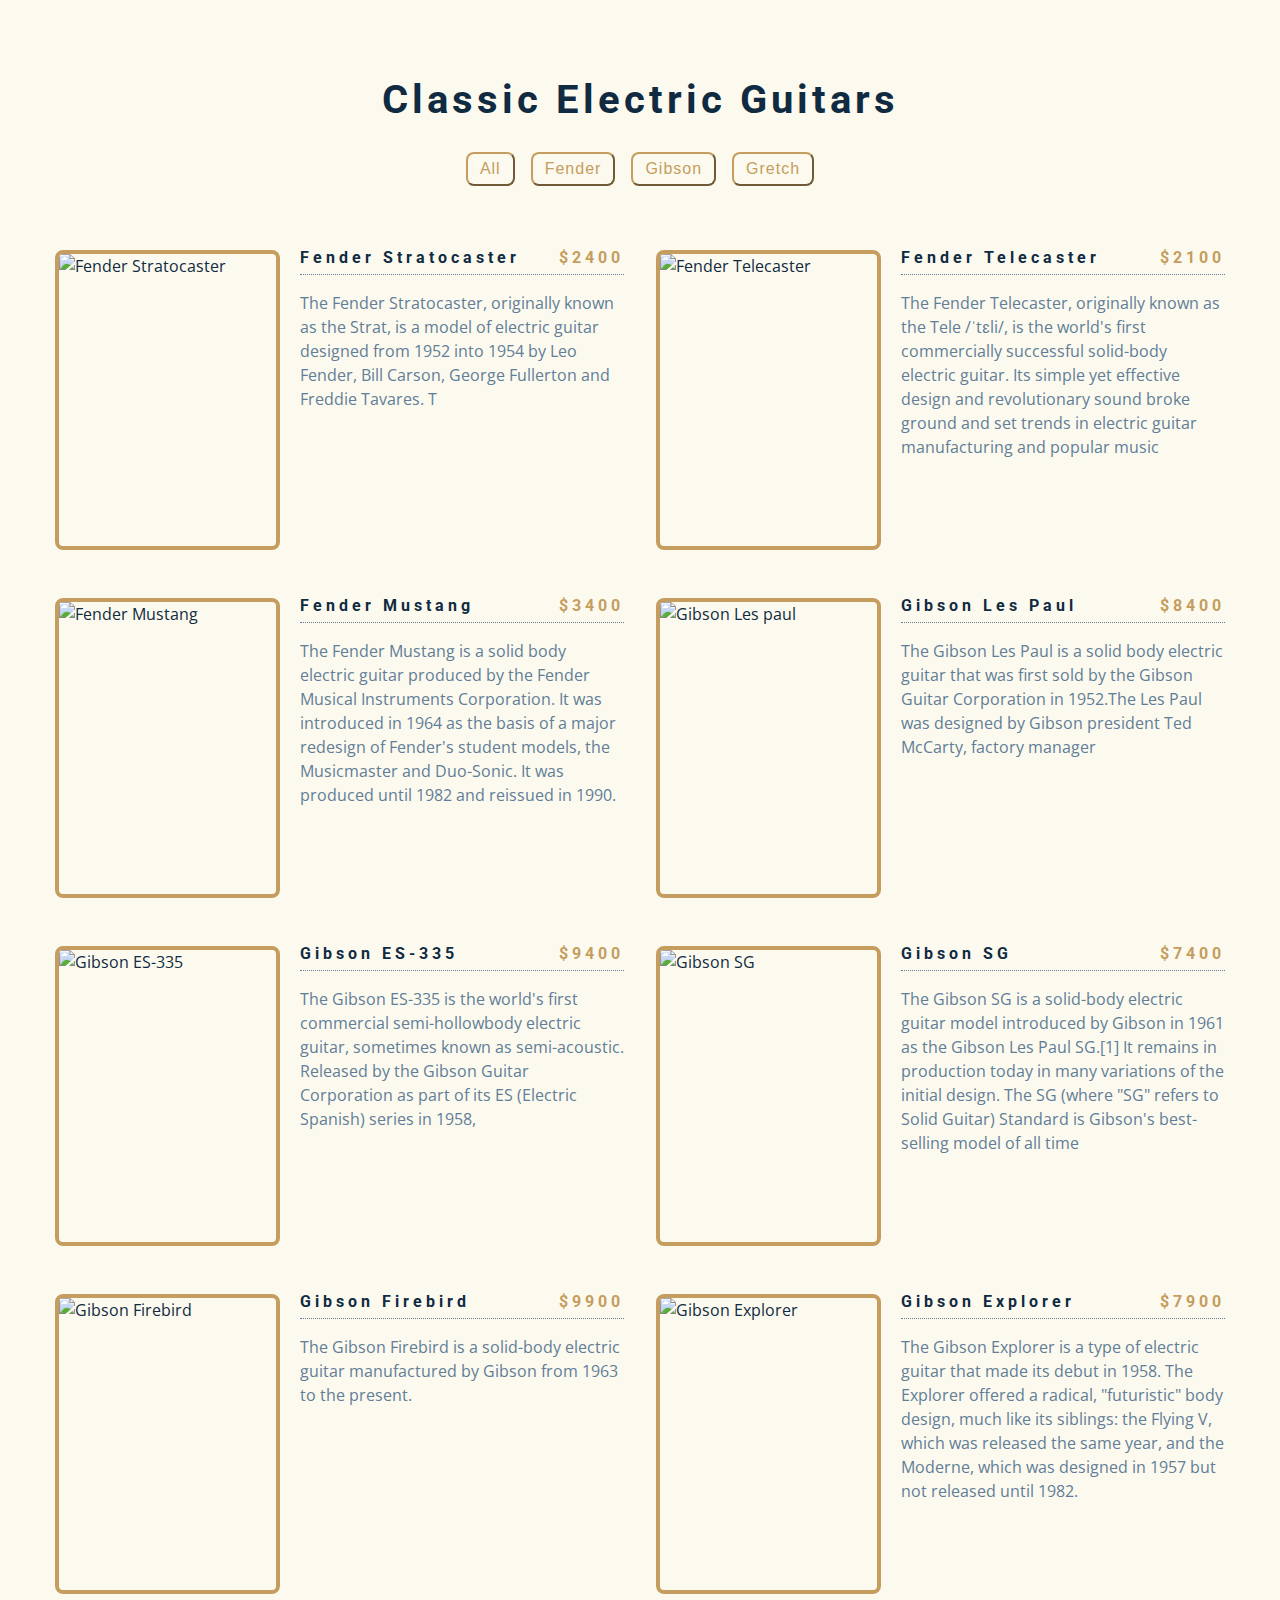
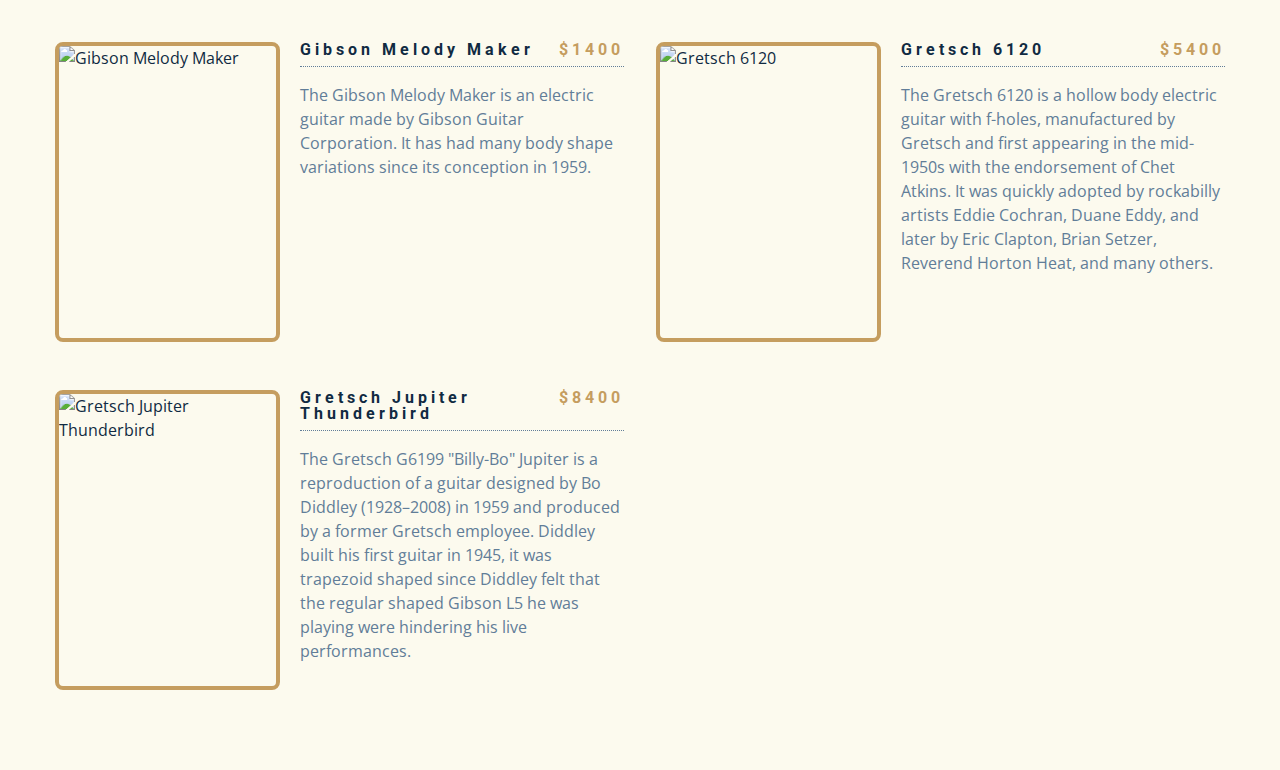
==== index.html @ 85a724f5 "first commit" ====
<!DOCTYPE html>
<html lang="en">
  <head>
    <meta charset="UTF-8" />
    <meta name="viewport" content="width=device-width, initial-scale=1.0" />
    <link rel="stylesheet" href="styles.css" />
    <title>Document</title>
  </head>
  <body>
    <!-- Menu -->
    <section class="menu">
      <!-- Title -->
      <div class="title">
        <h2>Classic electric guitars</h2>
      </div>
      <!-- Filter buttons -->
      <div class="btn-container">
        <!-- <button class="filter-btn" type="button" data-id="fender">
          fender
        </button>
        <button class="filter-btn" type="button" data-id="gibson">
          gibson
        </button> -->
      </div>
      <!-- Menu Items  -->
      <div class="section-center">
        <!-- Single item article -->
        <article class="menu-item">
          <img class="photo" src="" alt="" />
          <div class="item-info">
            <header>
              <h4>Här kommer item title</h4>
              <h4 class="price">$nn</h4>
            </header>
            <p class="item-text">
              Lorem ipsum dolor sit amet consectetur adipisicing elit. Ullam
              adipisci labore quibusdam dolore corporis repellendus asperiores
              delectus animi doloribus ea.
            </p>
          </div>
        </article>
        <!-- END of Single item article -->
      </div>
    </section>

    <script src="./script.js"></script>
  </body>
</html>
---- styles.css ----
/*
=============== 
Fonts
===============
*/
@import url('https://fonts.googleapis.com/css?family=Open+Sans|Roboto:400,700&display=swap');

/*
=============== 
Variables
===============
*/

:root {
  /* dark shades of primary color*/
  --clr-primary-1: hsl(205, 86%, 17%);
  --clr-primary-2: hsl(205, 77%, 27%);
  --clr-primary-3: hsl(205, 72%, 37%);
  --clr-primary-4: hsl(205, 63%, 48%);
  /* primary/main color */
  --clr-primary-5: #49a6e9;
  /* lighter shades of primary color */
  --clr-primary-6: hsl(205, 89%, 70%);
  --clr-primary-7: hsl(205, 90%, 76%);
  --clr-primary-8: hsl(205, 86%, 81%);
  --clr-primary-9: hsl(205, 90%, 88%);
  --clr-primary-10: hsl(205, 100%, 96%);
  /* darkest grey - used for headings */
  --clr-grey-1: hsl(209, 61%, 16%);
  --clr-grey-2: hsl(211, 39%, 23%);
  --clr-grey-3: hsl(209, 34%, 30%);
  --clr-grey-4: hsl(209, 28%, 39%);
  /* grey used for paragraphs */
  --clr-grey-5: hsl(210, 22%, 49%);
  --clr-grey-6: hsl(209, 23%, 60%);
  --clr-grey-7: hsl(211, 27%, 70%);
  --clr-grey-8: hsl(210, 31%, 80%);
  --clr-grey-9: hsl(212, 33%, 89%);
  --clr-grey-10: hsl(210, 36%, 96%);
  --clr-white: #fff;
  --clr-red-dark: hsl(360, 67%, 44%);
  --clr-red-light: hsl(360, 71%, 66%);
  --clr-green-dark: hsl(125, 67%, 44%);
  --clr-green-light: hsl(125, 71%, 66%);
  --clr-gold: #c59d5f;
  --clr-black: #222;
  --ff-primary: 'Roboto', sans-serif;
  --ff-secondary: 'Open Sans', sans-serif;
  --transition: all 0.3s linear;
  --spacing: 0.25rem;
  --radius: 0.5rem;
  --light-shadow: 0 5px 15px rgba(0, 0, 0, 0.1);
  --dark-shadow: 0 5px 15px rgba(0, 0, 0, 0.2);
  --max-width: 1170px;
  --fixed-width: 620px;
}
/*
=============== 
Global Styles
===============
*/

*,
::after,
::before {
  margin: 0;
  padding: 0;
  box-sizing: border-box;
}
body {
  font-family: var(--ff-secondary);
  /* background: var(--clr-grey-10); */
  background: rgba(221, 206, 77, 0.096);
  color: var(--clr-grey-1);
  line-height: 1.5;
  font-size: 0.875rem;
}
ul {
  list-style-type: none;
}
a {
  text-decoration: none;
}
img:not(.logo) {
  width: 100%;
}
img {
  display: block;
}

h1,
h2,
h3,
h4 {
  letter-spacing: var(--spacing);
  text-transform: capitalize;
  line-height: 1.25;
  margin-bottom: 0.75rem;
  font-family: var(--ff-primary);
}
h1 {
  font-size: 3rem;
}
h2 {
  font-size: 2rem;
}
h3 {
  font-size: 1.25rem;
}
h4 {
  font-size: 0.875rem;
}
p {
  margin-bottom: 1.25rem;
  color: var(--clr-grey-5);
}
@media screen and (min-width: 800px) {
  h1 {
    font-size: 4rem;
  }
  h2 {
    font-size: 2.5rem;
  }
  h3 {
    font-size: 1.75rem;
  }
  h4 {
    font-size: 1rem;
  }
  body {
    font-size: 1rem;
  }
  h1,
  h2,
  h3,
  h4 {
    line-height: 1;
  }
}
/*  global classes */

.btn {
  text-transform: uppercase;
  background: transparent;
  color: var(--clr-black);
  padding: 0.375rem 0.75rem;
  letter-spacing: var(--spacing);
  display: inline-block;
  transition: var(--transition);
  font-size: 0.875rem;
  border: 2px solid var(--clr-black);
  cursor: pointer;
  box-shadow: 0 1px 3px rgba(0, 0, 0, 0.2);
  border-radius: var(--radius);
}
.btn:hover {
  color: var(--clr-white);
  background: var(--clr-black);
}
/* section */
.section {
  padding: 5rem 0;
}

main {
  min-height: 100vh;
  display: grid;
  place-items: center;
}
/*
=============== 
Menu
===============
*/

.menu {
  padding: 5rem 0;
}
.title {
  text-align: center;
  margin-bottom: 2rem;
}
.underline {
  width: 5rem;
  height: 0.25rem;
  background: var(--clr-gold);
  margin-left: auto;
  margin-right: auto;
}
.btn-container {
  margin-bottom: 4rem;
  display: flex;
  justify-content: center;
}
.filter-btn {
  background: transparent;
  border-color: var(--clr-gold);
  font-size: 1rem;
  text-transform: capitalize;
  margin: 0 0.5rem;
  letter-spacing: 1px;
  border-radius: var(--radius);
  padding: 0.375rem 0.75rem;
  color: var(--clr-gold);
  cursor: pointer;
  transition: var(--transition);
}
.filter-btn:hover {
  background: var(--clr-gold);
  color: var(--clr-white);
}
.section-center {
  width: 90vw;
  margin: 0 auto;
  max-width: 1170px;
  display: grid;
  gap: 3rem 2rem;
  justify-items: center;
}
.menu-item {
  display: grid;
  gap: 1rem 2rem;
  max-width: 25rem;
}
.photo {
  object-fit: cover;
  height: 300px;
  border: 0.25rem solid var(--clr-gold);
  border-radius: var(--radius);
}
.item-info header {
  display: flex;
  justify-content: space-between;
  border-bottom: 0.5px dotted var(--clr-grey-5);
}
.item-info h4 {
  margin-bottom: 0.5rem;
}
.price {
  color: var(--clr-gold);
}
.item-text {
  margin-bottom: 0;
  padding-top: 1rem;
}

@media screen and (min-width: 768px) {
  .menu-item {
    grid-template-columns: 225px 1fr;
    gap: 0 1.25rem;
    max-width: 40rem;
  }
  .photo {
    height: 175px;
  }
}
@media screen and (min-width: 1200px) {
  .section-center {
    width: 95vw;
    grid-template-columns: 1fr 1fr;
  }
  .photo {
    height: 300px;
    object-fit: cover;
  }
}
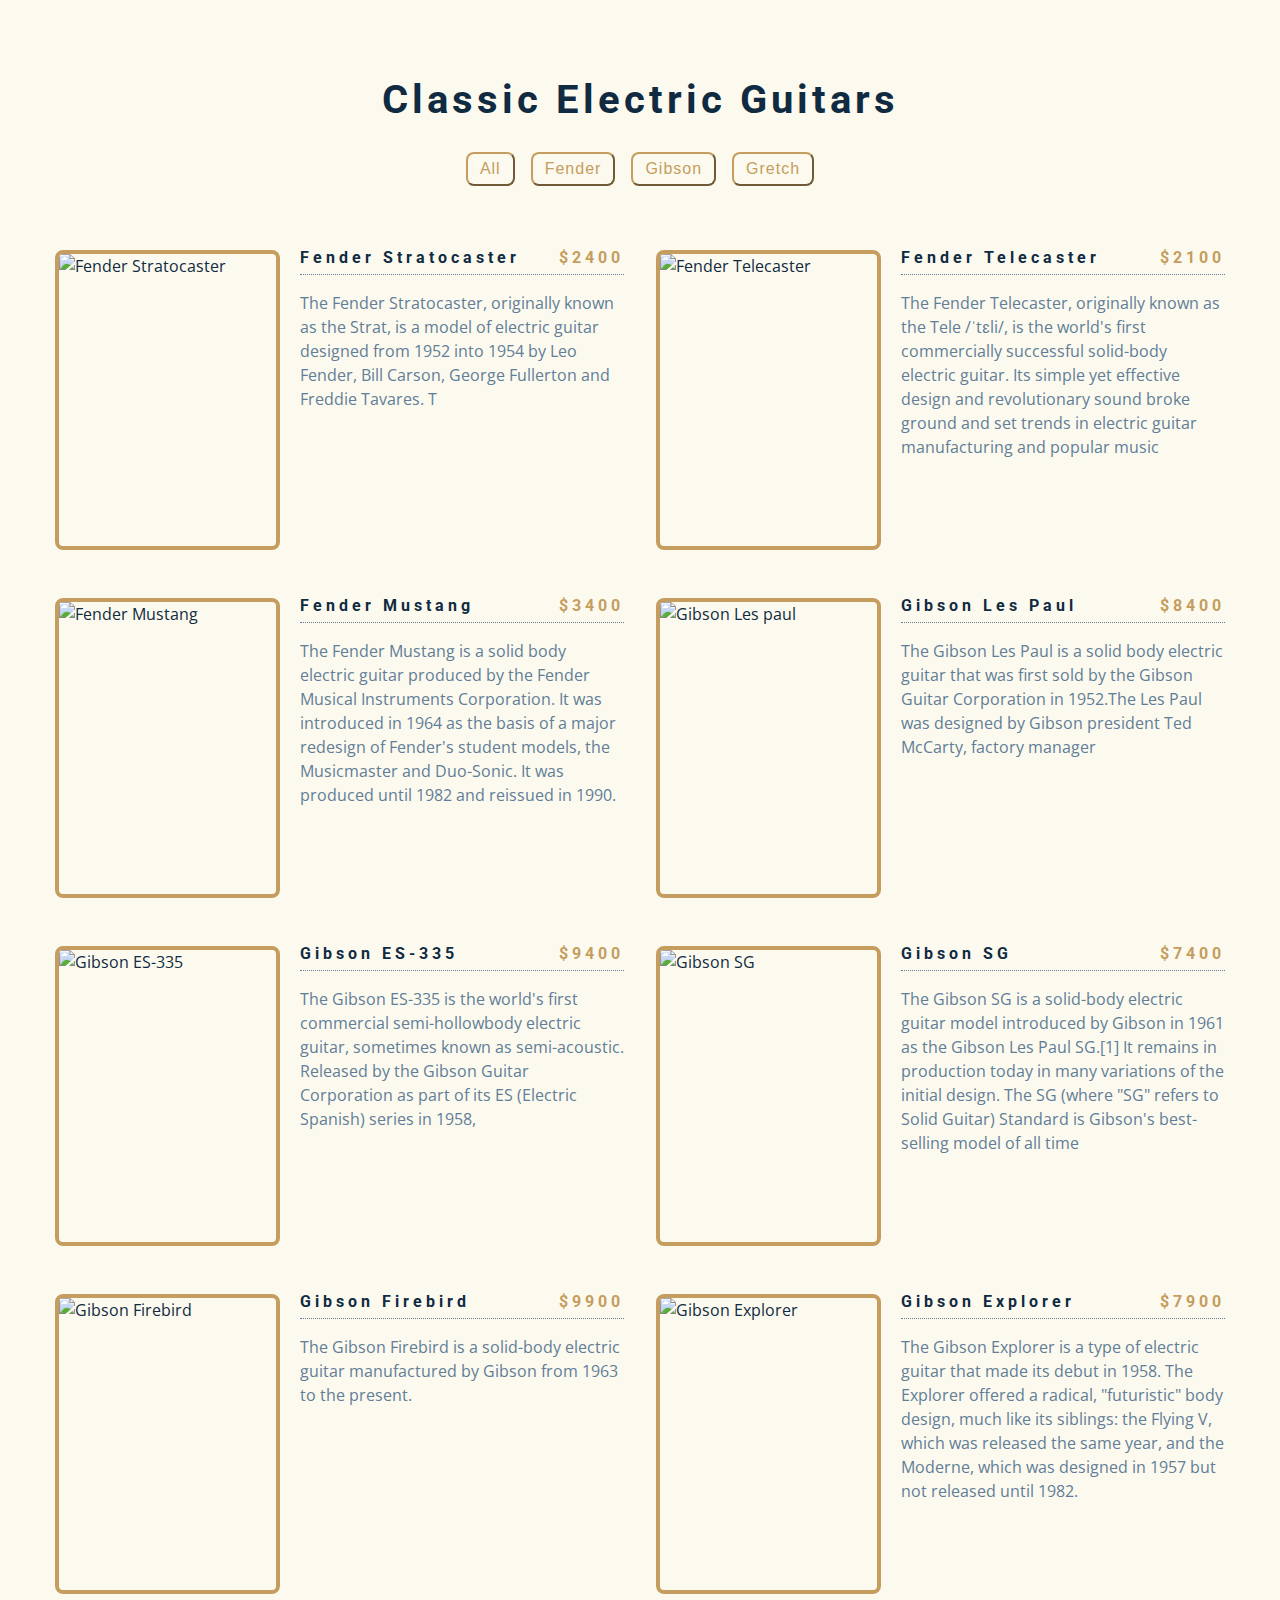
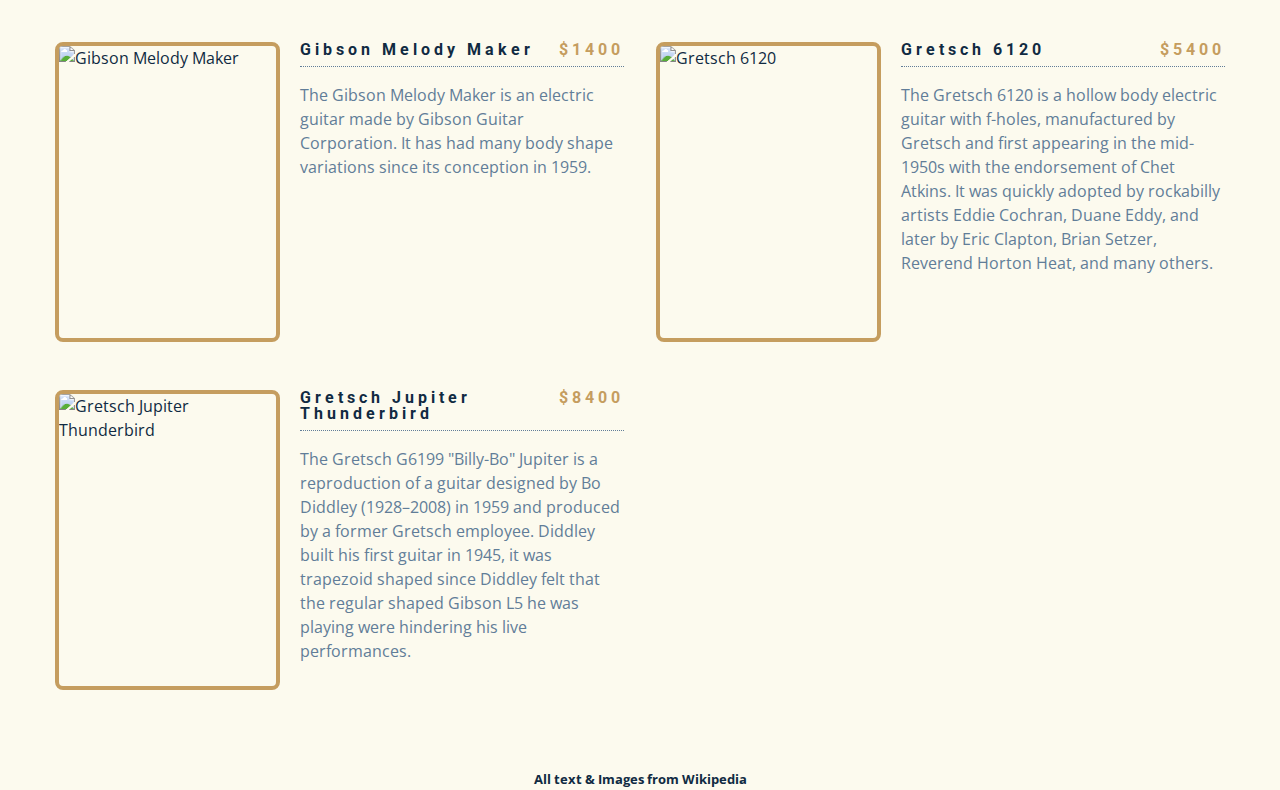
==== commit 299db351: "second" ====
--- a/index.html
+++ b/index.html
@@ -42,7 +42,7 @@
         <!-- END of Single item article -->
       </div>
     </section>
-
+    <h5>All text & Images from Wikipedia</h5>
     <script src="./script.js"></script>
   </body>
 </html>
--- a/styles.css
+++ b/styles.css
@@ -243,6 +243,9 @@
   margin-bottom: 0;
   padding-top: 1rem;
 }
+h5 {
+  text-align: center;
+}
 
 @media screen and (min-width: 768px) {
   .menu-item {
